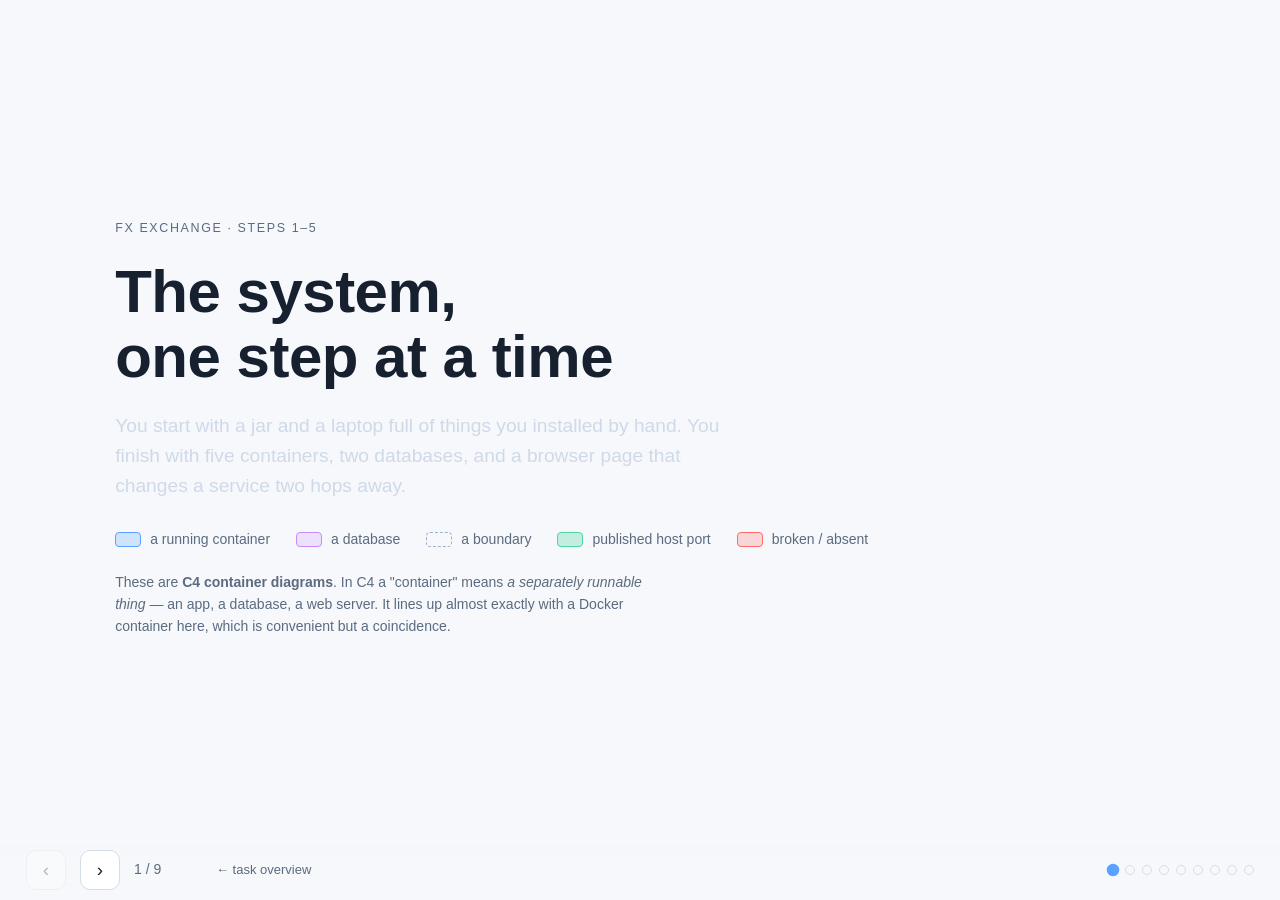
==== decks/architecture-steps-01-05.html @ 6ebe8c61 "initial" ====
<!DOCTYPE html>
<html lang="en">
<head>
<meta charset="UTF-8">
<meta name="viewport" content="width=device-width, initial-scale=1.0">
<title>FX exchange · Steps 1–5 — the system, one step at a time</title>
<style>
  :root{--bg:#0f1420;--panel:#182234;--panel2:#1f2c42;--ink:#e8edf5;--muted:#9fb0c7;
        --mint:#4bd6a0;--blue:#5aa2ff;--amber:#e6a15a;--red:#ff6b6b;--violet:#c78bff;--border:#2a3852}
  *{box-sizing:border-box}
  html,body{height:100%;margin:0}
  body{background:var(--bg);color:var(--ink);overflow:hidden;
       font:16px/1.55 -apple-system,BlinkMacSystemFont,"Segoe UI",Roboto,sans-serif}
  code{font-family:ui-monospace,SFMono-Regular,Menlo,monospace;font-size:.88em;
       background:#0b0f18;padding:1px 5px;border-radius:4px;color:#cfe3ff}
  a{color:var(--blue)}

  /* ---- the deck: one slide per screen, snapped ------------------------- */
  /* mandatory snap + snap-stop:always = the wheel advances exactly one slide at a time.
     Programmatic jumps must then be instant — see go() for why. */
  .deck{height:100dvh;overflow-y:scroll;scroll-snap-type:y mandatory}
  .deck::-webkit-scrollbar{display:none}
  .deck{scrollbar-width:none}
  .slide{height:100dvh;scroll-snap-align:start;scroll-snap-stop:always;
         display:flex;flex-direction:column;padding:34px 64px 78px;gap:12px}

  /* ---- slide furniture -------------------------------------------------- */
  .head{display:flex;align-items:baseline;gap:14px;flex:none}
  .badge{flex:none;width:38px;height:38px;border-radius:10px;display:grid;place-items:center;
         font-weight:700;font-size:16px;background:rgba(90,162,255,.16);color:var(--blue);
         border:1px solid var(--blue)}
  .badge.zero{background:rgba(159,176,199,.14);color:var(--muted);border-color:var(--muted)}
  .badge.five{background:rgba(75,214,160,.16);color:var(--mint);border-color:var(--mint)}
  h2{margin:0;font-size:clamp(22px,2.5vw,32px);line-height:1.2}
  .sub{color:var(--muted);font-size:14px;margin-left:auto;white-space:nowrap;flex:none}
  .kicker{color:var(--muted);font-size:12.5px;letter-spacing:1.6px;text-transform:uppercase;flex:none}

  /* the figure takes whatever height is left, and the SVG scales to fit it */
  .fig{flex:1 1 auto;min-height:0;background:var(--panel);border:1px solid var(--border);
       border-radius:14px;padding:18px;display:flex}
  .fig svg{width:100%;height:100%;display:block}

  .notes{flex:none;display:grid;grid-template-columns:1fr 1fr;gap:12px}
  .notes.one{grid-template-columns:1fr}
  .delta,.watch{padding:10px 14px;border-radius:0 9px 9px 0;font-size:14.5px;line-height:1.5}
  .delta{border-left:3px solid var(--mint);background:rgba(75,214,160,.07)}
  .delta b{color:var(--mint)}
  .watch{border-left:3px solid var(--amber);background:rgba(230,161,90,.08)}
  .watch b{color:var(--amber)}

  /* ---- title slide ------------------------------------------------------ */
  .title{justify-content:center;align-items:flex-start;gap:22px;padding-left:9vw;padding-right:9vw}
  .title h1{margin:0;font-size:clamp(34px,5vw,60px);line-height:1.08;letter-spacing:-.5px}
  .title .lede{color:#cfd9e8;max-width:60ch;font-size:clamp(16px,1.5vw,20px);margin:0}
  .legend{display:flex;flex-wrap:wrap;gap:16px 26px;font-size:14px;color:var(--muted);margin-top:6px}
  .legend span{display:flex;align-items:center;gap:9px}
  .sw{width:26px;height:15px;border-radius:4px;flex:none}
  .note{color:var(--muted);font-size:14px;max-width:72ch;margin:0}

  /* ---- screenshot slide ------------------------------------------------- */
  .shotwrap{flex:1 1 auto;min-height:0;display:flex;justify-content:center}
  img.shot{max-width:100%;max-height:100%;object-fit:contain;
           border:1px solid var(--border);border-radius:12px}

  /* ---- navigation ------------------------------------------------------- */
  nav.deckbar{position:fixed;left:0;right:0;bottom:0;height:60px;display:flex;align-items:center;
              gap:14px;padding:0 26px;background:linear-gradient(to top,rgba(15,20,32,.96),rgba(15,20,32,0));
              z-index:20;pointer-events:none}
  nav.deckbar > *{pointer-events:auto}
  .nbtn{width:40px;height:40px;border-radius:10px;border:1px solid var(--border);
        background:var(--panel);color:var(--ink);font-size:19px;cursor:pointer;
        display:grid;place-items:center;transition:background .15s,border-color .15s}
  .nbtn:hover:not(:disabled){background:var(--panel2);border-color:var(--blue)}
  .nbtn:disabled{opacity:.3;cursor:default}
  .counter{color:var(--muted);font-size:14px;font-variant-numeric:tabular-nums;min-width:62px}
  .dots{display:flex;gap:7px;margin-left:auto;flex-wrap:wrap;justify-content:flex-end}
  .dot{width:10px;height:10px;border-radius:50%;border:1px solid var(--border);
       background:transparent;cursor:pointer;padding:0}
  .dot[aria-current="true"]{background:var(--blue);border-color:var(--blue);transform:scale(1.25)}
  .dot:hover{border-color:var(--blue)}
  .home{color:var(--muted);font-size:13px;text-decoration:none;margin-left:6px}
  .home:hover{color:var(--blue)}

  @media (max-width:900px){
    .slide{padding:22px 22px 74px}
    .notes{grid-template-columns:1fr}
  }
  @media (prefers-color-scheme: light){
    :root{--bg:#f6f8fb;--panel:#fff;--panel2:#eef3f9;--ink:#16202f;--muted:#5b6b80;--border:#d4dce7}
    code{background:#eef2f7;color:#22405f}
    nav.deckbar{background:linear-gradient(to top,rgba(246,248,251,.96),rgba(246,248,251,0))}
  }
</style>
</head>
<body>
<div class="deck" id="deck">
<section class="slide title">
  <div class="kicker">FX exchange · Steps 1–5</div>
  <h1>The system,<br>one step at a time</h1>
  <p class="lede">You start with a jar and a laptop full of things you installed by hand. You finish
  with five containers, two databases, and a browser page that changes a service two hops away.</p>
  <div class="legend">
    <span><span class="sw" style="background:rgba(90,162,255,.25);border:1.5px solid #5aa2ff"></span> a running container</span>
    <span><span class="sw" style="background:rgba(199,139,255,.22);border:1.5px solid #c78bff"></span> a database</span>
    <span><span class="sw" style="background:transparent;border:1.5px dashed #9fb0c7"></span> a boundary</span>
    <span><span class="sw" style="background:rgba(75,214,160,.3);border:1.5px solid #4bd6a0"></span> published host port</span>
    <span><span class="sw" style="background:rgba(255,107,107,.25);border:1.5px solid #ff6b6b"></span> broken / absent</span>
  </div>
  <p class="note">These are <b>C4 container diagrams</b>. In C4 a "container" means <i>a separately
  runnable thing</i> — an app, a database, a web server. It lines up almost exactly with a Docker
  container here, which is convenient but a coincidence.</p>
</section>

<section class="slide ">
  <div class="head"><div class="badge zero">0</div><h2>Where we start — a jar, and a laptop you configured by hand</h2><div class="sub">before Step 1</div></div>
  <div class="fig"><svg viewBox="0 0 900 250" role="img" aria-label="Starting state: everything installed by hand on one laptop">
  <defs>
    <marker id="a" markerWidth="9" markerHeight="9" refX="7" refY="3" orient="auto">
      <path d="M0,0 L7,3 L0,6 z" fill="#9fb0c7"/>
    </marker>
  </defs>
  <rect x="12" y="14" width="876" height="220" rx="14" fill="none" stroke="#9fb0c7" stroke-width="1.5" stroke-dasharray="7 6"/>
  <text x="32" y="42" fill="#9fb0c7" font-size="13" letter-spacing="1.5">YOUR LAPTOP</text>

  <g>
    <rect x="46" y="66" width="180" height="66" rx="10" fill="rgba(159,176,199,.12)" stroke="#9fb0c7" stroke-width="1.5"/>
    <text x="136" y="96" fill="#e8edf5" font-size="15" text-anchor="middle" font-weight="600">JDK 21</text>
    <text x="136" y="116" fill="#9fb0c7" font-size="12" text-anchor="middle">installed by you</text>
  </g>
  <g>
    <rect x="246" y="66" width="180" height="66" rx="10" fill="rgba(159,176,199,.12)" stroke="#9fb0c7" stroke-width="1.5"/>
    <text x="336" y="96" fill="#e8edf5" font-size="15" text-anchor="middle" font-weight="600">Gradle 8.10</text>
    <text x="336" y="116" fill="#9fb0c7" font-size="12" text-anchor="middle">installed by you</text>
  </g>
  <g>
    <rect x="446" y="66" width="180" height="66" rx="10" fill="rgba(199,139,255,.18)" stroke="#c78bff" stroke-width="1.5"/>
    <text x="536" y="94" fill="#e8edf5" font-size="15" text-anchor="middle" font-weight="600">MySQL 8</text>
    <text x="536" y="114" fill="#9fb0c7" font-size="12" text-anchor="middle">:3306 · seeded in W1</text>
  </g>
  <g>
    <rect x="646" y="66" width="206" height="66" rx="10" fill="rgba(90,162,255,.18)" stroke="#5aa2ff" stroke-width="1.5"/>
    <text x="749" y="94" fill="#e8edf5" font-size="15" text-anchor="middle" font-weight="600">fx-app-spring.jar</text>
    <text x="749" y="114" fill="#9fb0c7" font-size="12" text-anchor="middle">java -jar · :8080</text>
  </g>

  <path d="M749,132 L749,164 L536,164 L536,138" fill="none" stroke="#9fb0c7" stroke-width="1.5" marker-end="url(#a)"/>
  <text x="642" y="182" fill="#9fb0c7" font-size="12.5" text-anchor="middle">jdbc:mysql://localhost:3306/fxdb</text>
  <text x="450" y="214" fill="#e6a15a" font-size="13.5" text-anchor="middle">Four things, four install steps, one machine. None of it is packaged, and none of it moves.</text>
</svg></div>
  <div class="notes one">
    <div class="watch"><b>Watch for:</b> It works — <i>here</i>. The README that reproduces it on a teammate's machine is four paragraphs long and already slightly wrong. That is the problem containers solve.</div>
  </div>

</section>

<section class="slide ">
  <div class="head"><div class="badge ">1</div><h2>Put it in a box</h2><div class="sub">branch <code>step-01</code> · ~65 min</div></div>
  <div class="fig"><svg viewBox="0 0 900 290" role="img" aria-label="After step 1: the app runs in a container and cannot reach any database">
  <defs>
    <marker id="b" markerWidth="9" markerHeight="9" refX="7" refY="3" orient="auto">
      <path d="M0,0 L7,3 L0,6 z" fill="#9fb0c7"/>
    </marker>
    <marker id="bred" markerWidth="9" markerHeight="9" refX="7" refY="3" orient="auto">
      <path d="M0,0 L7,3 L0,6 z" fill="#ff6b6b"/>
    </marker>
  </defs>
  <rect x="12" y="14" width="876" height="258" rx="14" fill="none" stroke="#9fb0c7" stroke-width="1.5" stroke-dasharray="7 6"/>
  <text x="32" y="42" fill="#9fb0c7" font-size="13" letter-spacing="1.5">YOUR LAPTOP</text>

  <rect x="44" y="60" width="420" height="190" rx="12" fill="rgba(90,162,255,.06)" stroke="#5aa2ff" stroke-width="1.2" stroke-dasharray="5 5"/>
  <text x="64" y="84" fill="#5aa2ff" font-size="12.5" letter-spacing="1.3">DOCKER</text>

  <rect x="78" y="100" width="352" height="120" rx="11" fill="rgba(90,162,255,.2)" stroke="#5aa2ff" stroke-width="1.8"/>
  <text x="254" y="130" fill="#e8edf5" font-size="16" text-anchor="middle" font-weight="700">fx-app-spring:1.0</text>
  <text x="254" y="152" fill="#9fb0c7" font-size="12.5" text-anchor="middle">multi-stage image · JRE only</text>
  <text x="254" y="174" fill="#9fb0c7" font-size="12.5" text-anchor="middle">listens on :8080 inside</text>
  <text x="254" y="200" fill="#4bd6a0" font-size="12.5" text-anchor="middle">/health → UP</text>

  <rect x="196" y="52" width="116" height="26" rx="13" fill="rgba(75,214,160,.28)" stroke="#4bd6a0" stroke-width="1.4"/>
  <text x="254" y="70" fill="#e8edf5" font-size="12.5" text-anchor="middle" font-weight="600">-p 8080:8080</text>

  <rect x="560" y="100" width="290" height="120" rx="11" fill="rgba(255,107,107,.12)" stroke="#ff6b6b" stroke-width="1.6" stroke-dasharray="6 5"/>
  <text x="705" y="140" fill="#ff6b6b" font-size="15" text-anchor="middle" font-weight="700">no database</text>
  <text x="705" y="164" fill="#9fb0c7" font-size="12.5" text-anchor="middle">MySQL is stopped — on purpose</text>
  <text x="705" y="188" fill="#ff6b6b" font-size="12.5" text-anchor="middle">/api/rates → 500</text>

  <path d="M430,160 L556,160" fill="none" stroke="#ff6b6b" stroke-width="1.6" stroke-dasharray="6 5" marker-end="url(#bred)"/>
  <text x="493" y="150" fill="#ff6b6b" font-size="18" text-anchor="middle">✗</text>
  <text x="450" y="244" fill="#e6a15a" font-size="13" text-anchor="middle">inside the container, <tspan font-family="ui-monospace,Menlo,monospace">localhost</tspan> is the container — so even a running MySQL would not be found</text>
</svg></div>
  <div class="notes">
    <div class="delta"><b>What's new:</b> <code>fx-app-spring/Dockerfile</code> (multi-stage) and <code>.dockerignore</code>. The app runs with <b>no JDK, no Gradle and no MySQL</b> involved.</div>
    <div class="watch"><b>Watch for:</b> the container starts and <code>/health</code> is green while <code>/api/rates</code> is a 500. "Up" and "working" are different claims — the pool is lazy. We deliberately do <i>not</i> fix the database here.</div>
  </div>

</section>

<section class="slide ">
  <div class="head"><div class="badge ">2</div><h2>The whole stack in one file</h2><div class="sub">branch <code>step-02</code> · ~60 min</div></div>
  <div class="fig"><svg viewBox="0 0 900 320" role="img" aria-label="After step 2: app and MySQL on one compose network">
  <defs><marker id="c" markerWidth="9" markerHeight="9" refX="7" refY="3" orient="auto">
    <path d="M0,0 L7,3 L0,6 z" fill="#9fb0c7"/></marker></defs>

  <rect x="12" y="46" width="876" height="256" rx="14" fill="none" stroke="#5aa2ff" stroke-width="1.5" stroke-dasharray="7 6"/>
  <text x="32" y="72" fill="#5aa2ff" font-size="13" letter-spacing="1.5">COMPOSE NETWORK — fx-stack</text>

  <rect x="150" y="12" width="150" height="26" rx="13" fill="rgba(75,214,160,.28)" stroke="#4bd6a0" stroke-width="1.4"/>
  <text x="225" y="30" fill="#e8edf5" font-size="12.5" text-anchor="middle" font-weight="600">host :8080</text>
  <rect x="600" y="12" width="150" height="26" rx="13" fill="rgba(75,214,160,.28)" stroke="#4bd6a0" stroke-width="1.4"/>
  <text x="675" y="30" fill="#e8edf5" font-size="12.5" text-anchor="middle" font-weight="600">host :3307</text>

  <rect x="60" y="96" width="330" height="146" rx="11" fill="rgba(90,162,255,.2)" stroke="#5aa2ff" stroke-width="1.8"/>
  <text x="225" y="126" fill="#e8edf5" font-size="16" text-anchor="middle" font-weight="700">fx-app-spring</text>
  <text x="225" y="148" fill="#9fb0c7" font-size="12.5" text-anchor="middle">image fx-app-spring:1.0</text>
  <text x="225" y="170" fill="#9fb0c7" font-size="12.5" text-anchor="middle">build: ./fx-app-spring</text>
  <text x="225" y="196" fill="#4bd6a0" font-size="12.5" text-anchor="middle">/api/rates → 10 rows</text>
  <text x="225" y="218" fill="#4bd6a0" font-size="12.5" text-anchor="middle">EUR/USD 1.0818</text>
  <path d="M225,42 L225,92" stroke="#4bd6a0" stroke-width="1.5" marker-end="url(#c)"/>

  <rect x="510" y="96" width="330" height="146" rx="11" fill="rgba(199,139,255,.2)" stroke="#c78bff" stroke-width="1.8"/>
  <text x="675" y="126" fill="#e8edf5" font-size="16" text-anchor="middle" font-weight="700">fx-db</text>
  <text x="675" y="148" fill="#9fb0c7" font-size="12.5" text-anchor="middle">mysql:8 · listens :3306</text>
  <text x="675" y="172" fill="#9fb0c7" font-size="12.5" text-anchor="middle">healthcheck → service_healthy</text>
  <text x="675" y="196" fill="#9fb0c7" font-size="12.5" text-anchor="middle">volume fx-db-data</text>
  <text x="675" y="220" fill="#e6a15a" font-size="12.5" text-anchor="middle">seed .sql mounted → runs once</text>
  <path d="M675,42 L675,92" stroke="#4bd6a0" stroke-width="1.5" marker-end="url(#c)"/>

  <path d="M394,166 L506,166" stroke="#9fb0c7" stroke-width="1.8" marker-end="url(#c)"/>
  <text x="450" y="156" fill="#e8edf5" font-size="12.5" text-anchor="middle">fx-db:3306</text>
  <text x="450" y="290" fill="#9fb0c7" font-size="13" text-anchor="middle">by <tspan font-weight="700" fill="#e8edf5">service name</tspan>, on the <tspan font-weight="700" fill="#e8edf5">container</tspan> port — 3307 is only the door from your laptop</text>
</svg></div>
  <div class="notes">
    <div class="delta"><b>What's new:</b> <code>docker-compose.yml</code> and <code>.env.example</code> at the <b>workspace root</b>. The database is part of the system now, not part of your laptop.</div>
    <div class="watch"><b>Watch for:</b> <code>down</code> keeps the volume, <code>down -v</code> destroys it — and the seed only re-runs against an <i>empty</i> data directory. That one fact explains most "I changed the seed and nothing happened" bugs.</div>
  </div>

</section>

<section class="slide ">
  <div class="head"><div class="badge ">3</div><h2>Liquibase owns the schema</h2><div class="sub">branch <code>step-03</code> · ~70 min</div></div>
  <div class="fig"><svg viewBox="0 0 900 320" role="img" aria-label="After step 3: Liquibase inside the app builds the schema, seed mount removed">
  <defs><marker id="d" markerWidth="9" markerHeight="9" refX="7" refY="3" orient="auto">
    <path d="M0,0 L7,3 L0,6 z" fill="#9fb0c7"/></marker></defs>

  <rect x="12" y="46" width="876" height="256" rx="14" fill="none" stroke="#5aa2ff" stroke-width="1.5" stroke-dasharray="7 6"/>
  <text x="32" y="72" fill="#5aa2ff" font-size="13" letter-spacing="1.5">COMPOSE NETWORK — fx-stack</text>

  <rect x="60" y="96" width="330" height="176" rx="11" fill="rgba(90,162,255,.2)" stroke="#5aa2ff" stroke-width="1.8"/>
  <text x="225" y="124" fill="#e8edf5" font-size="16" text-anchor="middle" font-weight="700">fx-app-spring</text>
  <rect x="88" y="140" width="274" height="64" rx="9" fill="rgba(75,214,160,.16)" stroke="#4bd6a0" stroke-width="1.5"/>
  <text x="225" y="164" fill="#4bd6a0" font-size="13.5" text-anchor="middle" font-weight="600">db/changelog/</text>
  <text x="225" y="186" fill="#9fb0c7" font-size="12" text-anchor="middle">8 change sets · shipped in the image</text>
  <text x="225" y="228" fill="#9fb0c7" font-size="12.5" text-anchor="middle">runs on every startup,</text>
  <text x="225" y="248" fill="#9fb0c7" font-size="12.5" text-anchor="middle">applies only what's missing</text>

  <rect x="510" y="96" width="330" height="176" rx="11" fill="rgba(199,139,255,.2)" stroke="#c78bff" stroke-width="1.8"/>
  <text x="675" y="124" fill="#e8edf5" font-size="16" text-anchor="middle" font-weight="700">fx-db</text>
  <text x="675" y="146" fill="#9fb0c7" font-size="12.5" text-anchor="middle">starts EMPTY — no seed mount</text>
  <rect x="538" y="162" width="274" height="46" rx="9" fill="rgba(159,176,199,.12)" stroke="#9fb0c7" stroke-width="1.3"/>
  <text x="675" y="182" fill="#e8edf5" font-size="12.5" text-anchor="middle">DATABASECHANGELOG</text>
  <text x="675" y="198" fill="#9fb0c7" font-size="11.5" text-anchor="middle">what ran, in order, hashed</text>
  <text x="675" y="232" fill="#4bd6a0" font-size="12.5" text-anchor="middle">8 · 20 · 30 · 200 rows</text>
  <text x="675" y="254" fill="#4bd6a0" font-size="12.5" text-anchor="middle">EUR/USD 1.0818</text>

  <path d="M394,178 L506,178" stroke="#4bd6a0" stroke-width="2" marker-end="url(#d)"/>
  <text x="450" y="168" fill="#4bd6a0" font-size="12.5" text-anchor="middle" font-weight="600">migrate</text>
  <text x="450" y="196" fill="#9fb0c7" font-size="11.5" text-anchor="middle">at startup</text>

  <text x="450" y="26" fill="#e6a15a" font-size="13" text-anchor="middle">the schema moved out of a file somebody remembers to run, and into the repo</text>
  <text x="450" y="296" fill="#9fb0c7" font-size="13" text-anchor="middle"><tspan font-family="ui-monospace,Menlo,monospace">down -v</tspan> rebuilds the whole database from change sets — schema <tspan font-style="italic">and</tspan> data</text>
</svg></div>
  <div class="notes">
    <div class="delta"><b>What's new:</b> <code>db/changelog/**</code> inside the app; the init-script mount is <b>deleted</b>. One owner for the schema.</div>
    <div class="watch"><b>Watch for:</b> the three breakages you cause on purpose — an edited applied change set (checksum), bad DDL (fails, not recorded), and a stuck <code>DATABASECHANGELOGLOCK</code>.</div>
  </div>

</section>

<section class="slide ">
  <div class="head"><div class="badge ">4</div><h2>A second app, and the port fight</h2><div class="sub">branch <code>step-04</code> · ~45 min</div></div>
  <div class="fig"><svg viewBox="0 0 900 330" role="img" aria-label="After step 4: nginx serves the monitor and proxies the API">
  <defs><marker id="e" markerWidth="9" markerHeight="9" refX="7" refY="3" orient="auto">
    <path d="M0,0 L7,3 L0,6 z" fill="#9fb0c7"/></marker></defs>

  <rect x="24" y="86" width="200" height="72" rx="11" fill="rgba(159,176,199,.12)" stroke="#9fb0c7" stroke-width="1.5"/>
  <text x="124" y="116" fill="#e8edf5" font-size="15" text-anchor="middle" font-weight="600">your browser</text>
  <text x="124" y="138" fill="#4bd6a0" font-size="12.5" text-anchor="middle">localhost:3000 only</text>

  <rect x="256" y="46" width="632" height="256" rx="14" fill="none" stroke="#5aa2ff" stroke-width="1.5" stroke-dasharray="7 6"/>
  <text x="276" y="72" fill="#5aa2ff" font-size="13" letter-spacing="1.5">COMPOSE NETWORK — fx-stack</text>

  <rect x="286" y="96" width="250" height="120" rx="11" fill="rgba(90,162,255,.2)" stroke="#5aa2ff" stroke-width="1.8"/>
  <text x="411" y="124" fill="#e8edf5" font-size="15.5" text-anchor="middle" font-weight="700">fx-monitor</text>
  <text x="411" y="146" fill="#9fb0c7" font-size="12.5" text-anchor="middle">nginx · listens :80</text>
  <text x="411" y="168" fill="#9fb0c7" font-size="12.5" text-anchor="middle">serves the page</text>
  <text x="411" y="192" fill="#4bd6a0" font-size="12.5" text-anchor="middle">proxies /api → API</text>

  <rect x="608" y="96" width="250" height="120" rx="11" fill="rgba(90,162,255,.2)" stroke="#5aa2ff" stroke-width="1.8"/>
  <text x="733" y="124" fill="#e8edf5" font-size="15.5" text-anchor="middle" font-weight="700">fx-app-spring</text>
  <text x="733" y="146" fill="#9fb0c7" font-size="12.5" text-anchor="middle">listens :8080</text>
  <text x="733" y="178" fill="#9fb0c7" font-size="12.5" text-anchor="middle">unchanged by this task</text>

  <rect x="608" y="240" width="250" height="48" rx="11" fill="rgba(199,139,255,.2)" stroke="#c78bff" stroke-width="1.8"/>
  <text x="733" y="270" fill="#e8edf5" font-size="14.5" text-anchor="middle" font-weight="600">fx-db</text>
  <path d="M733,220 L733,236" stroke="#9fb0c7" stroke-width="1.6" marker-end="url(#e)"/>

  <rect x="336" y="12" width="150" height="26" rx="13" fill="rgba(75,214,160,.28)" stroke="#4bd6a0" stroke-width="1.4"/>
  <text x="411" y="30" fill="#e8edf5" font-size="12.5" text-anchor="middle" font-weight="600">host :3000</text>

  <path d="M228,122 L332,122 L332,92" stroke="#9fb0c7" stroke-width="1.8" fill="none" marker-end="url(#e)"/>
  <path d="M411,42 L411,92" stroke="#4bd6a0" stroke-width="1.5" marker-end="url(#e)"/>
  <path d="M540,156 L604,156" stroke="#4bd6a0" stroke-width="1.8" marker-end="url(#e)"/>
  <text x="572" y="146" fill="#4bd6a0" font-size="11.5" text-anchor="middle">fx-app-spring:8080</text>

  <text x="560" y="318" fill="#e6a15a" font-size="13" text-anchor="middle">one origin in the browser → <tspan font-weight="700">no CORS anywhere</tspan></text>
</svg></div>
  <div class="notes">
    <div class="delta"><b>What's new:</b> <code>fx-monitor/</code> as a <b>sibling</b> folder and a third service on host port <b>3000</b>. Your API's build context did not grow by a byte.</div>
    <div class="watch"><b>Watch for:</b> <code>Bind for 0.0.0.0:8080 failed: port is already allocated</code>. Container ports are private; published host ports are shared. It is always the left-hand number.</div>
  </div>

</section>

<section class="slide ">
  <div class="head"><div class="badge five">5</div><h2>The orchestrator loop</h2><div class="sub">branch <code>step-05</code> · ~80 min</div></div>
  <div class="fig"><svg viewBox="0 0 900 416" role="img" aria-label="After step 5: five services, the feed loop closed">
  <defs>
    <marker id="f" markerWidth="9" markerHeight="9" refX="7" refY="3" orient="auto">
      <path d="M0,0 L7,3 L0,6 z" fill="#9fb0c7"/></marker>
    <marker id="fg" markerWidth="9" markerHeight="9" refX="7" refY="3" orient="auto">
      <path d="M0,0 L7,3 L0,6 z" fill="#4bd6a0"/></marker>
    <marker id="fv" markerWidth="9" markerHeight="9" refX="7" refY="3" orient="auto">
      <path d="M0,0 L7,3 L0,6 z" fill="#e6a15a"/></marker>
  </defs>

  <rect x="20" y="120" width="150" height="66" rx="11" fill="rgba(159,176,199,.12)" stroke="#9fb0c7" stroke-width="1.5"/>
  <text x="95" y="148" fill="#e8edf5" font-size="14" text-anchor="middle" font-weight="600">browser</text>
  <text x="95" y="170" fill="#4bd6a0" font-size="12" text-anchor="middle">:3000</text>

  <rect x="196" y="40" width="692" height="336" rx="14" fill="none" stroke="#5aa2ff" stroke-width="1.5" stroke-dasharray="7 6"/>
  <text x="216" y="66" fill="#5aa2ff" font-size="13" letter-spacing="1.5">COMPOSE NETWORK — fx-stack</text>

  <rect x="220" y="120" width="190" height="66" rx="11" fill="rgba(90,162,255,.2)" stroke="#5aa2ff" stroke-width="1.8"/>
  <text x="315" y="148" fill="#e8edf5" font-size="14.5" text-anchor="middle" font-weight="700">fx-monitor</text>
  <text x="315" y="170" fill="#9fb0c7" font-size="12" text-anchor="middle">nginx :80</text>

  <rect x="452" y="104" width="200" height="98" rx="11" fill="rgba(90,162,255,.2)" stroke="#5aa2ff" stroke-width="1.8"/>
  <text x="552" y="132" fill="#e8edf5" font-size="14.5" text-anchor="middle" font-weight="700">fx-app-spring</text>
  <text x="552" y="154" fill="#9fb0c7" font-size="12" text-anchor="middle">:8080</text>
  <text x="552" y="176" fill="#4bd6a0" font-size="11.5" text-anchor="middle">ACCEPTING flag</text>
  <text x="552" y="194" fill="#9fb0c7" font-size="11.5" text-anchor="middle">/api/feed · /api/admin</text>

  <rect x="452" y="296" width="200" height="58" rx="11" fill="rgba(199,139,255,.2)" stroke="#c78bff" stroke-width="1.8"/>
  <text x="552" y="322" fill="#e8edf5" font-size="14" text-anchor="middle" font-weight="600">fx-db</text>
  <text x="552" y="340" fill="#9fb0c7" font-size="11.5" text-anchor="middle">fxdb · +captured_at</text>

  <rect x="694" y="104" width="176" height="98" rx="11" fill="rgba(230,161,90,.18)" stroke="#e6a15a" stroke-width="1.8"/>
  <text x="782" y="132" fill="#e8edf5" font-size="14.5" text-anchor="middle" font-weight="700">fx-orchestrator</text>
  <text x="782" y="154" fill="#9fb0c7" font-size="12" text-anchor="middle">:8080 → host :8081</text>
  <text x="782" y="176" fill="#e6a15a" font-size="11.5" text-anchor="middle">given · never edited</text>
  <text x="782" y="194" fill="#9fb0c7" font-size="11.5" text-anchor="middle">2s / 10s cadence</text>

  <rect x="694" y="296" width="176" height="58" rx="11" fill="rgba(199,139,255,.2)" stroke="#c78bff" stroke-width="1.8"/>
  <text x="782" y="322" fill="#e8edf5" font-size="14" text-anchor="middle" font-weight="600">orchestrator-db</text>
  <text x="782" y="340" fill="#9fb0c7" font-size="11.5" text-anchor="middle">its own schema</text>

  <path d="M174,152 L216,152" stroke="#9fb0c7" stroke-width="1.8" marker-end="url(#f)"/>
  <path d="M414,152 L448,152" stroke="#4bd6a0" stroke-width="1.8" marker-end="url(#fg)"/>
  <text x="431" y="142" fill="#4bd6a0" font-size="10.5" text-anchor="middle">/api</text>
  <path d="M552,206 L552,292" stroke="#9fb0c7" stroke-width="1.8" marker-end="url(#f)"/>
  <path d="M782,206 L782,292" stroke="#9fb0c7" stroke-width="1.8" marker-end="url(#f)"/>

  <path d="M690,124 L656,124" stroke="#e6a15a" stroke-width="2" marker-end="url(#fv)"/>
  <text x="673" y="112" fill="#e6a15a" font-size="10.5" text-anchor="middle">rates</text>
  <path d="M656,182 L690,182" stroke="#4bd6a0" stroke-width="2" marker-end="url(#fg)"/>
  <text x="673" y="215" fill="#4bd6a0" font-size="10.5" text-anchor="middle">ack</text>

  <text x="450" y="404" fill="#9fb0c7" font-size="13" text-anchor="middle">five services · two databases · three sibling apps, each with its own Dockerfile</text>
</svg></div>
  <div class="notes">
    <div class="delta"><b>What's new:</b> <code>fx-orchestrator/</code> + <code>orchestrator-db</code>, your <code>POST /api/feed/rates</code>, an <b>outbound</b> ACK over <code>RestTemplate</code>, the ACCEPTING toggle, and change set <code>009</code> on a live database.</div>
    <div class="watch"><b>Watch for:</b> your answer sets the upstream cadence — ACCEPTED means the next batch in 2s, DECLINED means 10s. You are on the deciding end of someone else's loop.</div>
  </div>

</section>

<section class="slide ">
  <div class="head"><h2>What's actually going on — the feed loop</h2></div>
  <div class="fig"><svg viewBox="0 0 900 430" role="img" aria-label="Sequence diagram of the rate feed loop">
  <defs><marker id="s" markerWidth="9" markerHeight="9" refX="7" refY="3" orient="auto">
    <path d="M0,0 L7,3 L0,6 z" fill="#9fb0c7"/></marker>
    <marker id="sg" markerWidth="9" markerHeight="9" refX="7" refY="3" orient="auto">
      <path d="M0,0 L7,3 L0,6 z" fill="#4bd6a0"/></marker></defs>

  <rect x="60" y="16" width="190" height="40" rx="9" fill="rgba(230,161,90,.18)" stroke="#e6a15a" stroke-width="1.6"/>
  <text x="155" y="42" fill="#e8edf5" font-size="14" text-anchor="middle" font-weight="700">fx-orchestrator</text>
  <rect x="360" y="16" width="190" height="40" rx="9" fill="rgba(90,162,255,.2)" stroke="#5aa2ff" stroke-width="1.6"/>
  <text x="455" y="42" fill="#e8edf5" font-size="14" text-anchor="middle" font-weight="700">fx-app-spring</text>
  <rect x="660" y="16" width="180" height="40" rx="9" fill="rgba(199,139,255,.2)" stroke="#c78bff" stroke-width="1.6"/>
  <text x="750" y="42" fill="#e8edf5" font-size="14" text-anchor="middle" font-weight="700">fxdb</text>

  <line x1="155" y1="56" x2="155" y2="400" stroke="#2a3852" stroke-width="1.5" stroke-dasharray="5 5"/>
  <line x1="455" y1="56" x2="455" y2="400" stroke="#2a3852" stroke-width="1.5" stroke-dasharray="5 5"/>
  <line x1="750" y1="56" x2="750" y2="400" stroke="#2a3852" stroke-width="1.5" stroke-dasharray="5 5"/>

  <path d="M155,92 L451,92" stroke="#e6a15a" stroke-width="1.8" marker-end="url(#s)"/>
  <text x="303" y="84" fill="#e8edf5" font-size="12.5" text-anchor="middle">POST /api/feed/rates — 10 fresh rates</text>

  <path d="M455,124 L159,124" stroke="#9fb0c7" stroke-width="1.6" stroke-dasharray="6 4" marker-end="url(#s)"/>
  <text x="303" y="116" fill="#9fb0c7" font-size="12.5" text-anchor="middle">202 Accepted — "got it, answer follows"</text>

  <rect x="330" y="146" width="250" height="34" rx="8" fill="rgba(75,214,160,.14)" stroke="#4bd6a0" stroke-width="1.3"/>
  <text x="455" y="168" fill="#4bd6a0" font-size="12.5" text-anchor="middle" font-weight="600">is ACCEPTING on?</text>

  <path d="M455,206 L746,206" stroke="#4bd6a0" stroke-width="1.8" marker-end="url(#sg)"/>
  <text x="600" y="198" fill="#4bd6a0" font-size="12.5" text-anchor="middle">yes → INSERT × 10 (captured_at = now)</text>

  <path d="M451,246 L159,246" stroke="#4bd6a0" stroke-width="1.8" marker-end="url(#sg)"/>
  <text x="303" y="238" fill="#4bd6a0" font-size="12.5" text-anchor="middle">POST /api/feed/ack {"status":"ACCEPTED"}</text>
  <rect x="52" y="262" width="206" height="30" rx="8" fill="rgba(75,214,160,.14)" stroke="#4bd6a0" stroke-width="1.3"/>
  <text x="155" y="282" fill="#4bd6a0" font-size="12.5" text-anchor="middle" font-weight="600">wait 2s, send the next</text>

  <line x1="40" y1="312" x2="860" y2="312" stroke="#2a3852" stroke-width="1"/>
  <text x="70" y="336" fill="#e6a15a" font-size="12.5" font-weight="700">ALT — toggle OFF</text>

  <path d="M451,362 L159,362" stroke="#e6a15a" stroke-width="1.8" marker-end="url(#s)"/>
  <text x="303" y="354" fill="#e6a15a" font-size="12.5" text-anchor="middle">nothing stored · ack {"status":"DECLINED"}</text>
  <rect x="52" y="376" width="206" height="30" rx="8" fill="rgba(230,161,90,.16)" stroke="#e6a15a" stroke-width="1.3"/>
  <text x="155" y="396" fill="#e6a15a" font-size="12.5" text-anchor="middle" font-weight="600">back off — wait 10s</text>
</svg></div>
  <div class="notes one">
    <div class="watch"><b>Watch for:</b> The ACK is a <b>second HTTP call</b>, not the response to the first — which is why your app has to be an HTTP <i>client</i> as well as a server. That is backpressure, and you control it.</div>
  </div>

</section>

<section class="slide ">
  <div class="head"><h2>What “done” looks like</h2><div class="sub">end of Step 5</div></div>
  <div class="shotwrap"><img class="shot" src="fx-monitor-final.jpg" alt="fx-monitor after step 5: ten currency pairs with live rates, coloured last-change values, sparkline trends, the ACCEPTING toggle ON, and a feed panel reading 65 updates received, 2.0 s feed interval, last update 2s ago, 10 pairs."></div>
  <div class="notes">
    <div class="delta"><b>What's new:</b> rates moving every two seconds, numbers flashing green or red, ~90s of history per pair, feed interval <b>2.0 s</b>.</div>
    <div class="watch"><b>Watch for:</b> flip <b>ACCEPTING</b> off and it all freezes — trend lines go flat, <i>Last update</i> climbs and turns amber, and the orchestrator drops to one batch every ten seconds.</div>
  </div>

</section>

</div>

<nav class="deckbar">
  <button class="nbtn" id="prev" aria-label="Previous slide">&#8249;</button>
  <button class="nbtn" id="next" aria-label="Next slide">&#8250;</button>
  <span class="counter" id="counter">1 / 9</span>
  <a class="home" href="overview-steps-01-05.html">← task overview</a>
  <div class="dots" id="dots"></div>
</nav>

<script>
  var deck   = document.getElementById('deck');
  var slides = [].slice.call(deck.querySelectorAll('.slide'));
  var dots   = document.getElementById('dots');
  var prev   = document.getElementById('prev');
  var next   = document.getElementById('next');
  var counter= document.getElementById('counter');
  var at = 0;

  slides.forEach(function (s, i) {
    var b = document.createElement('button');
    b.className = 'dot';
    b.type = 'button';
    b.setAttribute('aria-label', 'Go to slide ' + (i + 1));
    b.addEventListener('click', function () { go(i); });
    dots.appendChild(b);
  });

  function go(i) {
    at = Math.max(0, Math.min(slides.length - 1, i));
    // Two traps here, both silent:
    //  1. `deck.scrollTop = ...` is IGNORED while snap-stop:always is set — use scrollIntoView.
    //  2. `behavior:'smooth'` is CANCELLED for jumps across several snap points, so nav clicks
    //     would do nothing. An instant cut is what a deck wants anyway.
    slides[at].scrollIntoView({ behavior: 'instant', block: 'start' });
    paint();
  }
  function paint() {
    counter.textContent = (at + 1) + ' / ' + slides.length;
    prev.disabled = at === 0;
    next.disabled = at === slides.length - 1;
    [].slice.call(dots.children).forEach(function (d, i) {
      d.setAttribute('aria-current', i === at ? 'true' : 'false');
    });
  }
  prev.addEventListener('click', function () { go(at - 1); });
  next.addEventListener('click', function () { go(at + 1); });

  // keep the indicator honest when the deck is scrolled by wheel or trackpad
  var spy = new IntersectionObserver(function (entries) {
    entries.forEach(function (e) {
      if (e.isIntersecting) { at = slides.indexOf(e.target); paint(); }
    });
  }, { root: deck, threshold: 0.55 });
  slides.forEach(function (s) { spy.observe(s); });

  // arrow keys are a bonus; every control above works with a mouse alone
  document.addEventListener('keydown', function (e) {
    if (e.key === 'ArrowRight' || e.key === 'PageDown' || e.key === ' ') { e.preventDefault(); go(at + 1); }
    if (e.key === 'ArrowLeft'  || e.key === 'PageUp')                    { e.preventDefault(); go(at - 1); }
  });
  paint();
</script>
</body>
</html>
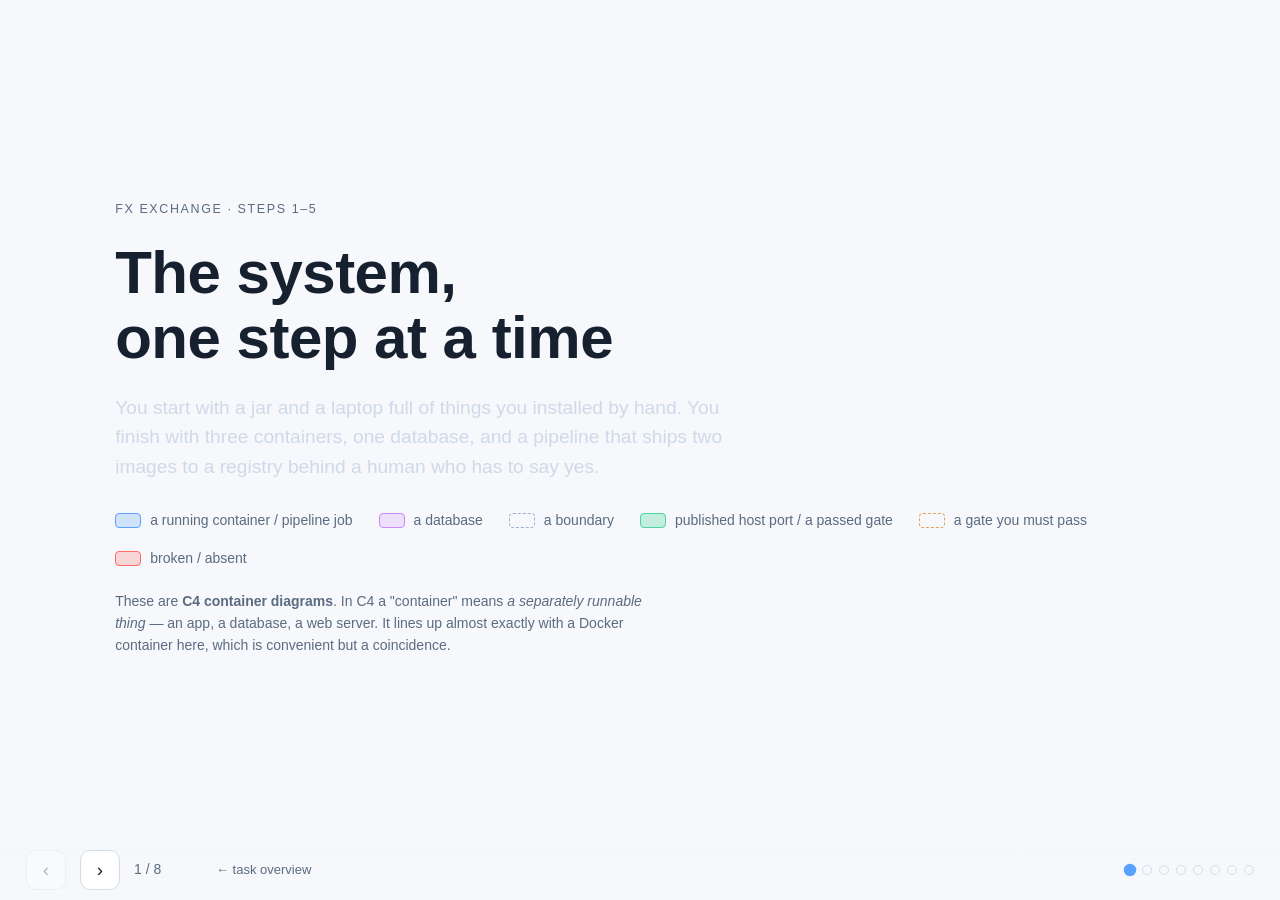
==== commit ae43a452: "refactor: collapse to a single 5-step curriculum with a self-contained live feed - Drop the part-2/ " ====
--- a/decks/architecture-steps-01-05.html
+++ b/decks/architecture-steps-01-05.html
@@ -98,12 +98,14 @@
   <div class="kicker">FX exchange · Steps 1–5</div>
   <h1>The system,<br>one step at a time</h1>
   <p class="lede">You start with a jar and a laptop full of things you installed by hand. You finish
-  with five containers, two databases, and a browser page that changes a service two hops away.</p>
+  with three containers, one database, and a pipeline that ships two images to a registry behind a
+  human who has to say yes.</p>
   <div class="legend">
-    <span><span class="sw" style="background:rgba(90,162,255,.25);border:1.5px solid #5aa2ff"></span> a running container</span>
+    <span><span class="sw" style="background:rgba(90,162,255,.25);border:1.5px solid #5aa2ff"></span> a running container / pipeline job</span>
     <span><span class="sw" style="background:rgba(199,139,255,.22);border:1.5px solid #c78bff"></span> a database</span>
     <span><span class="sw" style="background:transparent;border:1.5px dashed #9fb0c7"></span> a boundary</span>
-    <span><span class="sw" style="background:rgba(75,214,160,.3);border:1.5px solid #4bd6a0"></span> published host port</span>
+    <span><span class="sw" style="background:rgba(75,214,160,.3);border:1.5px solid #4bd6a0"></span> published host port / a passed gate</span>
+    <span><span class="sw" style="background:transparent;border:1.5px dashed #e6a15a"></span> a gate you must pass</span>
     <span><span class="sw" style="background:rgba(255,107,107,.25);border:1.5px solid #ff6b6b"></span> broken / absent</span>
   </div>
   <p class="note">These are <b>C4 container diagrams</b>. In C4 a "container" means <i>a separately
@@ -135,7 +137,7 @@
   <g>
     <rect x="446" y="66" width="180" height="66" rx="10" fill="rgba(199,139,255,.18)" stroke="#c78bff" stroke-width="1.5"/>
     <text x="536" y="94" fill="#e8edf5" font-size="15" text-anchor="middle" font-weight="600">MySQL 8</text>
-    <text x="536" y="114" fill="#9fb0c7" font-size="12" text-anchor="middle">:3306 · seeded in W1</text>
+    <text x="536" y="114" fill="#9fb0c7" font-size="12" text-anchor="middle">:3306 · seeded by hand</text>
   </g>
   <g>
     <rect x="646" y="66" width="206" height="66" rx="10" fill="rgba(90,162,255,.18)" stroke="#5aa2ff" stroke-width="1.5"/>
@@ -237,48 +239,8 @@
 </section>
 
 <section class="slide ">
-  <div class="head"><div class="badge ">3</div><h2>Liquibase owns the schema</h2><div class="sub">branch <code>step-03</code> · ~70 min</div></div>
-  <div class="fig"><svg viewBox="0 0 900 320" role="img" aria-label="After step 3: Liquibase inside the app builds the schema, seed mount removed">
-  <defs><marker id="d" markerWidth="9" markerHeight="9" refX="7" refY="3" orient="auto">
-    <path d="M0,0 L7,3 L0,6 z" fill="#9fb0c7"/></marker></defs>
-
-  <rect x="12" y="46" width="876" height="256" rx="14" fill="none" stroke="#5aa2ff" stroke-width="1.5" stroke-dasharray="7 6"/>
-  <text x="32" y="72" fill="#5aa2ff" font-size="13" letter-spacing="1.5">COMPOSE NETWORK — fx-stack</text>
-
-  <rect x="60" y="96" width="330" height="176" rx="11" fill="rgba(90,162,255,.2)" stroke="#5aa2ff" stroke-width="1.8"/>
-  <text x="225" y="124" fill="#e8edf5" font-size="16" text-anchor="middle" font-weight="700">fx-app-spring</text>
-  <rect x="88" y="140" width="274" height="64" rx="9" fill="rgba(75,214,160,.16)" stroke="#4bd6a0" stroke-width="1.5"/>
-  <text x="225" y="164" fill="#4bd6a0" font-size="13.5" text-anchor="middle" font-weight="600">db/changelog/</text>
-  <text x="225" y="186" fill="#9fb0c7" font-size="12" text-anchor="middle">8 change sets · shipped in the image</text>
-  <text x="225" y="228" fill="#9fb0c7" font-size="12.5" text-anchor="middle">runs on every startup,</text>
-  <text x="225" y="248" fill="#9fb0c7" font-size="12.5" text-anchor="middle">applies only what's missing</text>
-
-  <rect x="510" y="96" width="330" height="176" rx="11" fill="rgba(199,139,255,.2)" stroke="#c78bff" stroke-width="1.8"/>
-  <text x="675" y="124" fill="#e8edf5" font-size="16" text-anchor="middle" font-weight="700">fx-db</text>
-  <text x="675" y="146" fill="#9fb0c7" font-size="12.5" text-anchor="middle">starts EMPTY — no seed mount</text>
-  <rect x="538" y="162" width="274" height="46" rx="9" fill="rgba(159,176,199,.12)" stroke="#9fb0c7" stroke-width="1.3"/>
-  <text x="675" y="182" fill="#e8edf5" font-size="12.5" text-anchor="middle">DATABASECHANGELOG</text>
-  <text x="675" y="198" fill="#9fb0c7" font-size="11.5" text-anchor="middle">what ran, in order, hashed</text>
-  <text x="675" y="232" fill="#4bd6a0" font-size="12.5" text-anchor="middle">8 · 20 · 30 · 200 rows</text>
-  <text x="675" y="254" fill="#4bd6a0" font-size="12.5" text-anchor="middle">EUR/USD 1.0818</text>
-
-  <path d="M394,178 L506,178" stroke="#4bd6a0" stroke-width="2" marker-end="url(#d)"/>
-  <text x="450" y="168" fill="#4bd6a0" font-size="12.5" text-anchor="middle" font-weight="600">migrate</text>
-  <text x="450" y="196" fill="#9fb0c7" font-size="11.5" text-anchor="middle">at startup</text>
-
-  <text x="450" y="26" fill="#e6a15a" font-size="13" text-anchor="middle">the schema moved out of a file somebody remembers to run, and into the repo</text>
-  <text x="450" y="296" fill="#9fb0c7" font-size="13" text-anchor="middle"><tspan font-family="ui-monospace,Menlo,monospace">down -v</tspan> rebuilds the whole database from change sets — schema <tspan font-style="italic">and</tspan> data</text>
-</svg></div>
-  <div class="notes">
-    <div class="delta"><b>What's new:</b> <code>db/changelog/**</code> inside the app; the init-script mount is <b>deleted</b>. One owner for the schema.</div>
-    <div class="watch"><b>Watch for:</b> the three breakages you cause on purpose — an edited applied change set (checksum), bad DDL (fails, not recorded), and a stuck <code>DATABASECHANGELOGLOCK</code>.</div>
-  </div>
-
-</section>
-
-<section class="slide ">
-  <div class="head"><div class="badge ">4</div><h2>A second app, and the port fight</h2><div class="sub">branch <code>step-04</code> · ~45 min</div></div>
-  <div class="fig"><svg viewBox="0 0 900 330" role="img" aria-label="After step 4: nginx serves the monitor and proxies the API">
+  <div class="head"><div class="badge ">3</div><h2>A second app, and the port fight</h2><div class="sub">branch <code>step-03</code> · ~45 min</div></div>
+  <div class="fig"><svg viewBox="0 0 900 330" role="img" aria-label="After step 3: nginx serves the monitor and proxies the API">
   <defs><marker id="e" markerWidth="9" markerHeight="9" refX="7" refY="3" orient="auto">
     <path d="M0,0 L7,3 L0,6 z" fill="#9fb0c7"/></marker></defs>
 
@@ -322,124 +284,132 @@
 </section>
 
 <section class="slide ">
-  <div class="head"><div class="badge five">5</div><h2>The orchestrator loop</h2><div class="sub">branch <code>step-05</code> · ~80 min</div></div>
-  <div class="fig"><svg viewBox="0 0 900 416" role="img" aria-label="After step 5: five services, the feed loop closed">
+  <div class="head"><div class="badge ">4</div><h2>The machine runs the tests</h2><div class="sub">branch <code>step-04</code> · ~45 min</div></div>
+  <div class="fig"><svg viewBox="0 0 900 300" role="img" aria-label="After step 4: a pull request runs ci.yml, which gates the merge behind branch protection">
+  <defs>
+    <marker id="d" markerWidth="9" markerHeight="9" refX="7" refY="3" orient="auto">
+      <path d="M0,0 L7,3 L0,6 z" fill="#9fb0c7"/></marker>
+    <marker id="dg" markerWidth="9" markerHeight="9" refX="7" refY="3" orient="auto">
+      <path d="M0,0 L7,3 L0,6 z" fill="#4bd6a0"/></marker>
+  </defs>
+
+  <rect x="20" y="112" width="130" height="64" rx="11" fill="rgba(159,176,199,.14)" stroke="#9fb0c7" stroke-width="1.5"/>
+  <text x="85" y="140" fill="#e8edf5" font-size="14" text-anchor="middle" font-weight="700">push / PR</text>
+  <text x="85" y="160" fill="#9fb0c7" font-size="11.5" text-anchor="middle">code leaves your laptop</text>
+
+  <rect x="182" y="48" width="400" height="190" rx="12" fill="rgba(90,162,255,.06)" stroke="#5aa2ff" stroke-width="1.3" stroke-dasharray="5 5"/>
+  <text x="202" y="72" fill="#5aa2ff" font-size="12.5" font-weight="700">ci.yml · on: push, pull_request</text>
+  <rect x="202" y="90" width="360" height="46" rx="8" fill="rgba(75,214,160,.16)" stroke="#4bd6a0" stroke-width="1.4"/>
+  <text x="382" y="118" fill="#e8edf5" font-size="13.5" text-anchor="middle" font-weight="700">build — <tspan font-family="ui-monospace,Menlo,monospace">./gradlew build</tspan></text>
+  <text x="382" y="158" fill="#9fb0c7" font-size="12" text-anchor="middle">runs your existing JUnit tests — nothing new to write here</text>
+  <text x="382" y="180" fill="#9fb0c7" font-size="12" text-anchor="middle">a fresh Ubuntu VM, every push and every PR</text>
+  <text x="382" y="202" fill="#9fb0c7" font-size="11.5" text-anchor="middle">reports green or red back to the PR</text>
+
+  <rect x="628" y="112" width="140" height="64" rx="11" fill="rgba(230,161,90,.14)" stroke="#e6a15a" stroke-width="1.6" stroke-dasharray="6 4"/>
+  <text x="698" y="138" fill="#e6a15a" font-size="13" text-anchor="middle" font-weight="700">branch protection</text>
+  <text x="698" y="158" fill="#9fb0c7" font-size="11" text-anchor="middle"><tspan font-family="ui-monospace,Menlo,monospace">build</tspan> required</text>
+
+  <rect x="800" y="112" width="90" height="64" rx="11" fill="rgba(75,214,160,.20)" stroke="#4bd6a0" stroke-width="1.8"/>
+  <text x="845" y="138" fill="#e8edf5" font-size="13.5" text-anchor="middle" font-weight="700">merge</text>
+  <text x="845" y="158" fill="#9fb0c7" font-size="11" text-anchor="middle">→ main</text>
+
+  <path d="M150,144 L178,144" stroke="#9fb0c7" stroke-width="1.8" marker-end="url(#d)"/>
+  <path d="M582,144 L624,144" stroke="#9fb0c7" stroke-width="1.8" marker-end="url(#d)"/>
+  <path d="M768,144 L796,144" stroke="#4bd6a0" stroke-width="1.8" marker-end="url(#dg)"/>
+
+  <text x="450" y="272" fill="#e6a15a" font-size="13" text-anchor="middle">break an assertion on purpose → red X on the PR → <tspan font-weight="700">Merge stays grey until it's green again</tspan></text>
+</svg></div>
+  <div class="notes">
+    <div class="delta"><b>What's new:</b> <code>.github/workflows/ci.yml</code> at the <b>repo root</b>, running <code>./gradlew build</code> on every push and pull request against your existing test suite.</div>
+    <div class="watch"><b>Watch for:</b> the value isn't the green — it's the red you make on purpose. Break a test, watch the PR go red, then turn on branch protection so a red build can't be merged.</div>
+  </div>
+
+</section>
+
+<section class="slide ">
+  <div class="head"><div class="badge five">5</div><h2>From green build to blessed deploy</h2><div class="sub">branch <code>step-05</code> · ~45 min</div></div>
+  <div class="fig"><svg viewBox="0 0 960 430" role="img" aria-label="After step 5: a pull request runs ci.yml, gating the merge; merging to main triggers cd.yml, which builds and pushes two images to ghcr and then a gated staging deploy">
   <defs>
     <marker id="f" markerWidth="9" markerHeight="9" refX="7" refY="3" orient="auto">
       <path d="M0,0 L7,3 L0,6 z" fill="#9fb0c7"/></marker>
     <marker id="fg" markerWidth="9" markerHeight="9" refX="7" refY="3" orient="auto">
       <path d="M0,0 L7,3 L0,6 z" fill="#4bd6a0"/></marker>
-    <marker id="fv" markerWidth="9" markerHeight="9" refX="7" refY="3" orient="auto">
-      <path d="M0,0 L7,3 L0,6 z" fill="#e6a15a"/></marker>
   </defs>
 
-  <rect x="20" y="120" width="150" height="66" rx="11" fill="rgba(159,176,199,.12)" stroke="#9fb0c7" stroke-width="1.5"/>
-  <text x="95" y="148" fill="#e8edf5" font-size="14" text-anchor="middle" font-weight="600">browser</text>
-  <text x="95" y="170" fill="#4bd6a0" font-size="12" text-anchor="middle">:3000</text>
-
-  <rect x="196" y="40" width="692" height="336" rx="14" fill="none" stroke="#5aa2ff" stroke-width="1.5" stroke-dasharray="7 6"/>
-  <text x="216" y="66" fill="#5aa2ff" font-size="13" letter-spacing="1.5">COMPOSE NETWORK — fx-stack</text>
-
-  <rect x="220" y="120" width="190" height="66" rx="11" fill="rgba(90,162,255,.2)" stroke="#5aa2ff" stroke-width="1.8"/>
-  <text x="315" y="148" fill="#e8edf5" font-size="14.5" text-anchor="middle" font-weight="700">fx-monitor</text>
-  <text x="315" y="170" fill="#9fb0c7" font-size="12" text-anchor="middle">nginx :80</text>
-
-  <rect x="452" y="104" width="200" height="98" rx="11" fill="rgba(90,162,255,.2)" stroke="#5aa2ff" stroke-width="1.8"/>
-  <text x="552" y="132" fill="#e8edf5" font-size="14.5" text-anchor="middle" font-weight="700">fx-app-spring</text>
-  <text x="552" y="154" fill="#9fb0c7" font-size="12" text-anchor="middle">:8080</text>
-  <text x="552" y="176" fill="#4bd6a0" font-size="11.5" text-anchor="middle">ACCEPTING flag</text>
-  <text x="552" y="194" fill="#9fb0c7" font-size="11.5" text-anchor="middle">/api/feed · /api/admin</text>
-
-  <rect x="452" y="296" width="200" height="58" rx="11" fill="rgba(199,139,255,.2)" stroke="#c78bff" stroke-width="1.8"/>
-  <text x="552" y="322" fill="#e8edf5" font-size="14" text-anchor="middle" font-weight="600">fx-db</text>
-  <text x="552" y="340" fill="#9fb0c7" font-size="11.5" text-anchor="middle">fxdb · +captured_at</text>
-
-  <rect x="694" y="104" width="176" height="98" rx="11" fill="rgba(230,161,90,.18)" stroke="#e6a15a" stroke-width="1.8"/>
-  <text x="782" y="132" fill="#e8edf5" font-size="14.5" text-anchor="middle" font-weight="700">fx-orchestrator</text>
-  <text x="782" y="154" fill="#9fb0c7" font-size="12" text-anchor="middle">:8080 → host :8081</text>
-  <text x="782" y="176" fill="#e6a15a" font-size="11.5" text-anchor="middle">given · never edited</text>
-  <text x="782" y="194" fill="#9fb0c7" font-size="11.5" text-anchor="middle">2s / 10s cadence</text>
-
-  <rect x="694" y="296" width="176" height="58" rx="11" fill="rgba(199,139,255,.2)" stroke="#c78bff" stroke-width="1.8"/>
-  <text x="782" y="322" fill="#e8edf5" font-size="14" text-anchor="middle" font-weight="600">orchestrator-db</text>
-  <text x="782" y="340" fill="#9fb0c7" font-size="11.5" text-anchor="middle">its own schema</text>
-
-  <path d="M174,152 L216,152" stroke="#9fb0c7" stroke-width="1.8" marker-end="url(#f)"/>
-  <path d="M414,152 L448,152" stroke="#4bd6a0" stroke-width="1.8" marker-end="url(#fg)"/>
-  <text x="431" y="142" fill="#4bd6a0" font-size="10.5" text-anchor="middle">/api</text>
-  <path d="M552,206 L552,292" stroke="#9fb0c7" stroke-width="1.8" marker-end="url(#f)"/>
-  <path d="M782,206 L782,292" stroke="#9fb0c7" stroke-width="1.8" marker-end="url(#f)"/>
-
-  <path d="M690,124 L656,124" stroke="#e6a15a" stroke-width="2" marker-end="url(#fv)"/>
-  <text x="673" y="112" fill="#e6a15a" font-size="10.5" text-anchor="middle">rates</text>
-  <path d="M656,182 L690,182" stroke="#4bd6a0" stroke-width="2" marker-end="url(#fg)"/>
-  <text x="673" y="215" fill="#4bd6a0" font-size="10.5" text-anchor="middle">ack</text>
-
-  <text x="450" y="404" fill="#9fb0c7" font-size="13" text-anchor="middle">five services · two databases · three sibling apps, each with its own Dockerfile</text>
-</svg></div>
-  <div class="notes">
-    <div class="delta"><b>What's new:</b> <code>fx-orchestrator/</code> + <code>orchestrator-db</code>, your <code>POST /api/feed/rates</code>, an <b>outbound</b> ACK over <code>RestTemplate</code>, the ACCEPTING toggle, and change set <code>009</code> on a live database.</div>
-    <div class="watch"><b>Watch for:</b> your answer sets the upstream cadence — ACCEPTED means the next batch in 2s, DECLINED means 10s. You are on the deciding end of someone else's loop.</div>
-  </div>
-
-</section>
-
-<section class="slide ">
-  <div class="head"><h2>What's actually going on — the feed loop</h2></div>
-  <div class="fig"><svg viewBox="0 0 900 430" role="img" aria-label="Sequence diagram of the rate feed loop">
-  <defs><marker id="s" markerWidth="9" markerHeight="9" refX="7" refY="3" orient="auto">
-    <path d="M0,0 L7,3 L0,6 z" fill="#9fb0c7"/></marker>
-    <marker id="sg" markerWidth="9" markerHeight="9" refX="7" refY="3" orient="auto">
-      <path d="M0,0 L7,3 L0,6 z" fill="#4bd6a0"/></marker></defs>
-
-  <rect x="60" y="16" width="190" height="40" rx="9" fill="rgba(230,161,90,.18)" stroke="#e6a15a" stroke-width="1.6"/>
-  <text x="155" y="42" fill="#e8edf5" font-size="14" text-anchor="middle" font-weight="700">fx-orchestrator</text>
-  <rect x="360" y="16" width="190" height="40" rx="9" fill="rgba(90,162,255,.2)" stroke="#5aa2ff" stroke-width="1.6"/>
-  <text x="455" y="42" fill="#e8edf5" font-size="14" text-anchor="middle" font-weight="700">fx-app-spring</text>
-  <rect x="660" y="16" width="180" height="40" rx="9" fill="rgba(199,139,255,.2)" stroke="#c78bff" stroke-width="1.6"/>
-  <text x="750" y="42" fill="#e8edf5" font-size="14" text-anchor="middle" font-weight="700">fxdb</text>
-
-  <line x1="155" y1="56" x2="155" y2="400" stroke="#2a3852" stroke-width="1.5" stroke-dasharray="5 5"/>
-  <line x1="455" y1="56" x2="455" y2="400" stroke="#2a3852" stroke-width="1.5" stroke-dasharray="5 5"/>
-  <line x1="750" y1="56" x2="750" y2="400" stroke="#2a3852" stroke-width="1.5" stroke-dasharray="5 5"/>
-
-  <path d="M155,92 L451,92" stroke="#e6a15a" stroke-width="1.8" marker-end="url(#s)"/>
-  <text x="303" y="84" fill="#e8edf5" font-size="12.5" text-anchor="middle">POST /api/feed/rates — 10 fresh rates</text>
-
-  <path d="M455,124 L159,124" stroke="#9fb0c7" stroke-width="1.6" stroke-dasharray="6 4" marker-end="url(#s)"/>
-  <text x="303" y="116" fill="#9fb0c7" font-size="12.5" text-anchor="middle">202 Accepted — "got it, answer follows"</text>
-
-  <rect x="330" y="146" width="250" height="34" rx="8" fill="rgba(75,214,160,.14)" stroke="#4bd6a0" stroke-width="1.3"/>
-  <text x="455" y="168" fill="#4bd6a0" font-size="12.5" text-anchor="middle" font-weight="600">is ACCEPTING on?</text>
-
-  <path d="M455,206 L746,206" stroke="#4bd6a0" stroke-width="1.8" marker-end="url(#sg)"/>
-  <text x="600" y="198" fill="#4bd6a0" font-size="12.5" text-anchor="middle">yes → INSERT × 10 (captured_at = now)</text>
-
-  <path d="M451,246 L159,246" stroke="#4bd6a0" stroke-width="1.8" marker-end="url(#sg)"/>
-  <text x="303" y="238" fill="#4bd6a0" font-size="12.5" text-anchor="middle">POST /api/feed/ack {"status":"ACCEPTED"}</text>
-  <rect x="52" y="262" width="206" height="30" rx="8" fill="rgba(75,214,160,.14)" stroke="#4bd6a0" stroke-width="1.3"/>
-  <text x="155" y="282" fill="#4bd6a0" font-size="12.5" text-anchor="middle" font-weight="600">wait 2s, send the next</text>
-
-  <line x1="40" y1="312" x2="860" y2="312" stroke="#2a3852" stroke-width="1"/>
-  <text x="70" y="336" fill="#e6a15a" font-size="12.5" font-weight="700">ALT — toggle OFF</text>
-
-  <path d="M451,362 L159,362" stroke="#e6a15a" stroke-width="1.8" marker-end="url(#s)"/>
-  <text x="303" y="354" fill="#e6a15a" font-size="12.5" text-anchor="middle">nothing stored · ack {"status":"DECLINED"}</text>
-  <rect x="52" y="376" width="206" height="30" rx="8" fill="rgba(230,161,90,.16)" stroke="#e6a15a" stroke-width="1.3"/>
-  <text x="155" y="396" fill="#e6a15a" font-size="12.5" text-anchor="middle" font-weight="600">back off — wait 10s</text>
-</svg></div>
-  <div class="notes one">
-    <div class="watch"><b>Watch for:</b> The ACK is a <b>second HTTP call</b>, not the response to the first — which is why your app has to be an HTTP <i>client</i> as well as a server. That is backpressure, and you control it.</div>
-  </div>
-
-</section>
-
-<section class="slide ">
-  <div class="head"><h2>What “done” looks like</h2><div class="sub">end of Step 5</div></div>
-  <div class="shotwrap"><img class="shot" src="fx-monitor-final.jpg" alt="fx-monitor after step 5: ten currency pairs with live rates, coloured last-change values, sparkline trends, the ACCEPTING toggle ON, and a feed panel reading 65 updates received, 2.0 s feed interval, last update 2s ago, 10 pairs."></div>
-  <div class="notes">
-    <div class="delta"><b>What's new:</b> rates moving every two seconds, numbers flashing green or red, ~90s of history per pair, feed interval <b>2.0 s</b>.</div>
-    <div class="watch"><b>Watch for:</b> flip <b>ACCEPTING</b> off and it all freezes — trend lines go flat, <i>Last update</i> climbs and turns amber, and the orchestrator drops to one batch every ten seconds.</div>
+  <!-- ===== TOP LANE: CI on pull_request ===== -->
+  <rect x="24" y="78" width="118" height="54" rx="11" fill="rgba(90,162,255,.14)" stroke="#5aa2ff" stroke-width="1.5"/>
+  <text x="83" y="102" fill="#e8edf5" font-size="13.5" text-anchor="middle" font-weight="700">PR opened</text>
+  <text x="83" y="120" fill="#9fb0c7" font-size="11.5" text-anchor="middle">on a branch</text>
+
+  <rect x="176" y="44" width="460" height="150" rx="12" fill="rgba(90,162,255,.06)" stroke="#5aa2ff" stroke-width="1.3" stroke-dasharray="5 5"/>
+  <text x="196" y="66" fill="#5aa2ff" font-size="12.5" font-weight="700">ci.yml · on: pull_request — narrowed from Step 4</text>
+  <rect x="196" y="78" width="420" height="28" rx="7" fill="rgba(75,214,160,.16)" stroke="#4bd6a0" stroke-width="1.3"/>
+  <text x="208" y="97" fill="#e8edf5" font-size="12.5">build — <tspan font-family="ui-monospace,Menlo,monospace">./gradlew build</tspan>  (your existing tests)</text>
+  <rect x="196" y="112" width="420" height="28" rx="7" fill="rgba(90,162,255,.16)" stroke="#5aa2ff" stroke-width="1.3"/>
+  <text x="208" y="131" fill="#e8edf5" font-size="12.5">images — <tspan font-family="ui-monospace,Menlo,monospace">docker build</tspan> (no push)</text>
+  <text x="208" y="164" fill="#9fb0c7" font-size="11.5">images is a <tspan font-style="italic">matrix</tspan> — fx-app-spring, fx-monitor — each built, neither pushed</text>
+
+  <rect x="672" y="78" width="120" height="70" rx="11" fill="rgba(230,161,90,.14)" stroke="#e6a15a" stroke-width="1.6" stroke-dasharray="6 4"/>
+  <text x="732" y="102" fill="#e6a15a" font-size="13" text-anchor="middle" font-weight="700">branch</text>
+  <text x="732" y="120" fill="#e6a15a" font-size="13" text-anchor="middle" font-weight="700">protection</text>
+  <text x="732" y="138" fill="#9fb0c7" font-size="11" text-anchor="middle">green required</text>
+
+  <rect x="826" y="78" width="110" height="70" rx="11" fill="rgba(75,214,160,.20)" stroke="#4bd6a0" stroke-width="1.8"/>
+  <text x="881" y="108" fill="#e8edf5" font-size="14" text-anchor="middle" font-weight="700">merge</text>
+  <text x="881" y="128" fill="#9fb0c7" font-size="11" text-anchor="middle">→ main</text>
+
+  <path d="M142,105 L172,105" stroke="#9fb0c7" stroke-width="1.8" marker-end="url(#f)"/>
+  <path d="M636,113 L668,113" stroke="#9fb0c7" stroke-width="1.8" marker-end="url(#f)"/>
+  <path d="M792,113 L822,113" stroke="#4bd6a0" stroke-width="1.8" marker-end="url(#fg)"/>
+
+  <!-- ===== return sweep: the merge IS the push ===== -->
+  <path d="M881,148 L881,206 L83,206 L83,230" fill="none" stroke="#4bd6a0" stroke-width="1.8" stroke-dasharray="7 5" marker-end="url(#fg)"/>
+  <text x="482" y="199" fill="#4bd6a0" font-size="12" text-anchor="middle">the merge to main IS the push that triggers CD — no commit is built twice</text>
+
+  <!-- ===== BOTTOM LANE: CD on push main ===== -->
+  <rect x="24" y="232" width="118" height="54" rx="11" fill="rgba(75,214,160,.14)" stroke="#4bd6a0" stroke-width="1.5"/>
+  <text x="83" y="256" fill="#e8edf5" font-size="13.5" text-anchor="middle" font-weight="700">push: main</text>
+  <text x="83" y="274" fill="#9fb0c7" font-size="11.5" text-anchor="middle">(the merge)</text>
+
+  <rect x="176" y="214" width="610" height="176" rx="12" fill="rgba(90,162,255,.06)" stroke="#5aa2ff" stroke-width="1.3" stroke-dasharray="5 5"/>
+  <text x="196" y="236" fill="#5aa2ff" font-size="12.5" font-weight="700">cd.yml · on: push [main]</text>
+  <text x="196" y="256" fill="#9fb0c7" font-size="11.5">split by trigger → the build runs once, then the images ship</text>
+
+  <rect x="196" y="300" width="150" height="60" rx="9" fill="rgba(75,214,160,.18)" stroke="#4bd6a0" stroke-width="1.6"/>
+  <text x="271" y="326" fill="#e8edf5" font-size="13.5" text-anchor="middle" font-weight="700">build</text>
+  <text x="271" y="345" fill="#9fb0c7" font-size="11.5" text-anchor="middle">./gradlew build</text>
+
+  <rect x="372" y="300" width="196" height="60" rx="9" fill="rgba(90,162,255,.20)" stroke="#5aa2ff" stroke-width="1.6"/>
+  <text x="470" y="321" fill="#e8edf5" font-size="13.5" text-anchor="middle" font-weight="700">publish</text>
+  <text x="470" y="339" fill="#9fb0c7" font-size="11" text-anchor="middle">2 images → ghcr.io</text>
+  <text x="470" y="354" fill="#4bd6a0" font-size="11" text-anchor="middle">sha-&lt;short&gt; + latest</text>
+
+  <rect x="594" y="300" width="170" height="60" rx="9" fill="rgba(230,161,90,.18)" stroke="#e6a15a" stroke-width="1.6"/>
+  <text x="679" y="326" fill="#e8edf5" font-size="13.5" text-anchor="middle" font-weight="700">deploy</text>
+  <text x="679" y="345" fill="#9fb0c7" font-size="11" text-anchor="middle">environment: staging</text>
+
+  <rect x="810" y="300" width="128" height="60" rx="9" fill="rgba(230,161,90,.12)" stroke="#e6a15a" stroke-width="1.6" stroke-dasharray="6 4"/>
+  <text x="874" y="324" fill="#e6a15a" font-size="13" text-anchor="middle" font-weight="700">human gate</text>
+  <text x="874" y="343" fill="#9fb0c7" font-size="11" text-anchor="middle">reviewer approves</text>
+
+  <path d="M142,259 L162,259 L162,330 L192,330" fill="none" stroke="#4bd6a0" stroke-width="1.8" marker-end="url(#fg)"/>
+  <path d="M346,330 L368,330" stroke="#9fb0c7" stroke-width="1.8" marker-end="url(#f)"/>
+  <path d="M568,330 L590,330" stroke="#9fb0c7" stroke-width="1.8" marker-end="url(#f)"/>
+  <path d="M764,330 L806,330" stroke="#e6a15a" stroke-width="1.8" marker-end="url(#f)"/>
+</svg></div>
+  <div class="notes">
+    <div class="delta"><b>What's new:</b> <code>ci.yml</code> narrowed to <code>pull_request</code> plus a build-only <code>images</code> matrix; a new <code>cd.yml</code> on <code>push: [main]</code> chains <code>build → publish → deploy</code>, publishing <b>two</b> images — <code>fx-app-spring</code> and <code>fx-monitor</code>.</div>
+    <div class="watch"><b>Watch for:</b> <code>deploy</code> sits behind <code>environment: staging</code> with a required reviewer — the run visibly pauses in <b>Waiting</b> until a human approves. GHCR owners must be <b>lowercase</b> or the push 400s.</div>
+  </div>
+
+</section>
+
+<section class="slide ">
+  <div class="head"><h2>What "done" looks like</h2><div class="sub">end of Step 5</div></div>
+  <div class="shotwrap"><img class="shot" src="fx-monitor-final.jpg" alt="fx-monitor after step 5: ten currency pairs ticking live, sparklines filling in, a green health dot, and the ACCEPTING toggle ON."></div>
+  <div class="notes">
+    <div class="delta"><b>What's new:</b> three containers up from one <code>docker compose up</code>, a pipeline that verifies every push, and two images on GHCR behind a deploy a human had to approve.</div>
+    <div class="watch"><b>Watch for:</b> the <b>ACCEPTING</b> toggle reads ON and the rates move every couple of seconds — <code>fx-app-spring</code> ticks its own feed on a schedule, no second app needed.</div>
   </div>
 
 </section>
@@ -449,7 +419,7 @@
 <nav class="deckbar">
   <button class="nbtn" id="prev" aria-label="Previous slide">&#8249;</button>
   <button class="nbtn" id="next" aria-label="Next slide">&#8250;</button>
-  <span class="counter" id="counter">1 / 9</span>
+  <span class="counter" id="counter">1 / 8</span>
   <a class="home" href="overview-steps-01-05.html">← task overview</a>
   <div class="dots" id="dots"></div>
 </nav>
